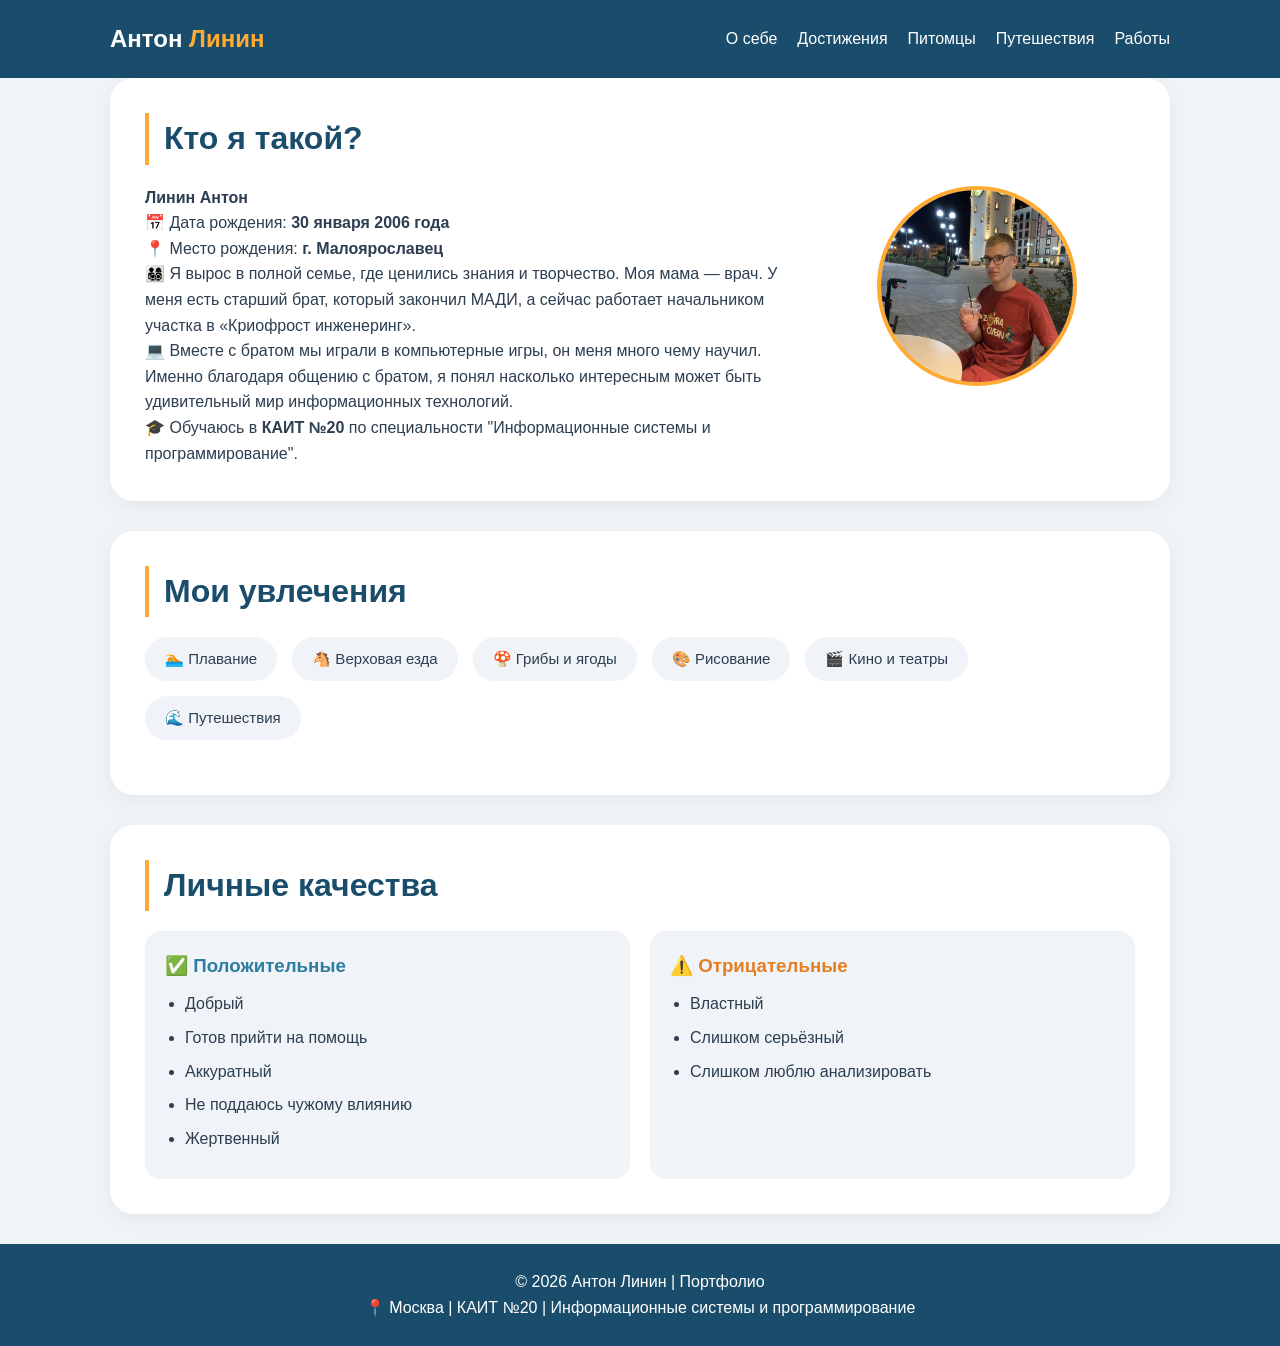
==== index.html @ e0d50b22 "Мой сайт обо мне" ====
<!DOCTYPE html>
<html lang="ru">
<head>
    <meta charset="UTF-8">
    <meta name="viewport" content="width=device-width, initial-scale=1.0">
    <title>Портфолио | Антон Линин</title>
    <link rel="stylesheet" href="style.css">
</head>
<body>

<header>
    <div class="container navbar">
        <div class="logo">Антон <span>Линин</span></div>
        <ul class="nav-links">
            <li><a href="index.html">О себе</a></li>
            <li><a href="achievements.html">Достижения</a></li>
            <li><a href="pets.html">Питомцы</a></li>
            <li><a href="travels.html">Путешествия</a></li>
            <li><a href="works.html">Работы</a></li>
        </ul>
    </div>
</header>

<main class="container">
    <div class="card">
        <div class="profile">
            <div class="profile-text">
                <h1>Кто я такой?</h1>
                <p><strong>Линин Антон</strong></p>
                <p>📅 Дата рождения: <strong>30 января 2006 года</strong></p>
                <p>📍 Место рождения: <strong>г. Малоярославец</strong></p>
                <p>👨‍👩‍👧‍👦 Я вырос в полной семье, где ценились знания и творчество. Моя мама — врач. У меня есть старший брат, который закончил МАДИ, а сейчас работает начальником участка в «Криофрост инженеринг».</p>
                <p>💻 Вместе с братом мы играли в компьютерные игры, он меня много чему научил. Именно благодаря общению с братом, я понял насколько интересным может быть удивительный мир информационных технологий.</p>
                <p>🎓 Обучаюсь в <strong>КАИТ №20</strong> по специальности "Информационные системы и программирование".</p>
            </div>
            <div class="profile-photo">
                <img src="images/photo.webp" alt="Моё фото">
            </div>
        </div>
    </div>

    <div class="card">
        <h1>Мои увлечения</h1>
        <div class="hobby-grid">
            <span class="hobby-item">🏊 Плавание</span>
            <span class="hobby-item">🐴 Верховая езда</span>
            <span class="hobby-item">🍄 Грибы и ягоды</span>
            <span class="hobby-item">🎨 Рисование</span>
            <span class="hobby-item">🎬 Кино и театры</span>
            <span class="hobby-item">🌊 Путешествия</span>
        </div>
    </div>

    <div class="card">
        <h1>Личные качества</h1>
        <div class="qualities">
            <div class="qualities-good">
                <h3>✅ Положительные</h3>
                <ul>
                    <li>Добрый</li>
                    <li>Готов прийти на помощь</li>
                    <li>Аккуратный</li>
                    <li>Не поддаюсь чужому влиянию</li>
                    <li>Жертвенный</li>
                </ul>
            </div>
            <div class="qualities-bad">
                <h3>⚠️ Отрицательные</h3>
                <ul>
                    <li>Властный</li>
                    <li>Слишком серьёзный</li>
                    <li>Слишком люблю анализировать</li>
                </ul>
            </div>
        </div>
    </div>
</main>

<footer>
    <p>© 2026 Антон Линин | Портфолио</p>
    <p>📍 Москва | КАИТ №20 | Информационные системы и программирование</p>
</footer>
<!-- Модальное окно для просмотра фото -->
<div id="imageModal" class="modal">
    <span class="modal-close">&times;</span>
    <img id="modalImage" src="" alt="Увеличенное фото">
</div>

<script>
    // Открытие фото в полный размер
    const modal = document.getElementById('imageModal');
    const modalImg = document.getElementById('modalImage');
    const closeBtn = document.querySelector('.modal-close');

    // Находим все картинки с классом photo-item img и добавляем обработчик
    document.querySelectorAll('.photo-item img').forEach(img => {
        img.addEventListener('click', function(e) {
            e.stopPropagation();
            modal.classList.add('active');
            modalImg.src = this.src;
        });
    });

    // Закрытие по крестику
    closeBtn.addEventListener('click', function() {
        modal.classList.remove('active');
    });

    // Закрытие по клику на фон
    modal.addEventListener('click', function(e) {
        if (e.target === modal) {
            modal.classList.remove('active');
        }
    });

    // Закрытие по клавише ESC
    document.addEventListener('keydown', function(e) {
        if (e.key === 'Escape' && modal.classList.contains('active')) {
            modal.classList.remove('active');
        }
    });
</script>
</body>
</html>
---- style.css ----
* {
    margin: 0;
    padding: 0;
    box-sizing: border-box;
}

body {
    font-family: 'Segoe UI', Tahoma, Geneva, Verdana, sans-serif;
    background: #f0f4f8;
    color: #2c3e50;
    line-height: 1.6;
}

header {
    background: #1a4d6b;
    color: white;
    padding: 20px 0;
    position: sticky;
    top: 0;
    z-index: 100;
}

.container {
    max-width: 1100px;
    margin: 0 auto;
    padding: 0 20px;
}

.navbar {
    display: flex;
    justify-content: space-between;
    align-items: center;
    flex-wrap: wrap;
    gap: 15px;
}

.logo {
    font-size: 24px;
    font-weight: bold;
}

.logo span {
    color: #ffaa33;
}

.nav-links {
    display: flex;
    gap: 20px;
    list-style: none;
    flex-wrap: wrap;
}

.nav-links a {
    color: white;
    text-decoration: none;
    padding: 8px 0;
    transition: 0.3s;
}

.nav-links a:hover {
    color: #ffaa33;
}

main {
    padding: 40px 0;
}

.card {
    background: white;
    border-radius: 24px;
    padding: 35px;
    margin-bottom: 30px;
    box-shadow: 0 5px 20px rgba(0,0,0,0.05);
    transition: transform 0.3s;
}

.card:hover {
    transform: translateY(-5px);
}

h1 {
    font-size: 32px;
    color: #1a4d6b;
    margin-bottom: 20px;
    border-left: 4px solid #ffaa33;
    padding-left: 15px;
}

h2 {
    font-size: 24px;
    color: #1a4d6b;
    margin: 25px 0 15px;
    border-left: 4px solid #ffaa33;
    padding-left: 15px;
}

.profile {
    display: flex;
    gap: 40px;
    align-items: center;
    flex-wrap: wrap;
}

.profile-text {
    flex: 2;
}

.profile-photo {
    flex: 1;
    text-align: center;
}

.profile-photo img {
    width: 200px;
    height: 200px;
    border-radius: 50%;
    object-fit: cover;
    border: 4px solid #ffaa33;
    background: #eee;
}

.hobby-grid {
    display: flex;
    flex-wrap: wrap;
    gap: 15px;
    margin: 20px 0;
}

.hobby-item {
    background: #f0f4f8;
    padding: 10px 20px;
    border-radius: 30px;
    font-size: 15px;
    transition: 0.3s;
}

.hobby-item:hover {
    background: #ffaa33;
    color: white;
}

.pets-grid {
    display: flex;
    flex-wrap: wrap;
    gap: 30px;
    margin: 20px 0;
}

.pet-card {
    flex: 1;
    min-width: 180px;
    background: #f0f4f8;
    padding: 25px;
    border-radius: 20px;
    text-align: center;
    transition: 0.3s;
}

.pet-card:hover {
    transform: translateY(-5px);
    background: #ffaa33;
    color: white;
}

.pet-card i {
    font-size: 50px;
    margin-bottom: 15px;
}

.qualities {
    display: flex;
    flex-wrap: wrap;
    gap: 20px;
}

.qualities-good,
.qualities-bad {
    flex: 1;
    background: #f0f4f8;
    padding: 20px;
    border-radius: 16px;
}

.qualities-good h3 {
    color: #2c7da0;
}

.qualities-bad h3 {
    color: #e67e22;
}

.qualities ul {
    margin-left: 20px;
    margin-top: 10px;
}

.qualities li {
    margin: 8px 0;
}

.photo-grid {
    display: flex;
    flex-wrap: wrap;
    gap: 20px;
    margin: 20px 0;
}

.photo-item {
    flex: 1 1 calc(33.333% - 20px);
    min-width: 180px;
    border-radius: 16px;
    overflow: hidden;
    box-shadow: 0 4px 10px rgba(0,0,0,0.1);
    transition: 0.3s;
    background: white;
}

.photo-item:hover {
    transform: scale(1.02);
}

.photo-item img {
    width: 100%;
    height: 180px;
    object-fit: cover;
    display: block;
}

.photo-item p {
    padding: 12px;
    text-align: center;
    font-weight: 500;
}

.video-box {
    background: #1a4d6b;
    border-radius: 20px;
    padding: 20px;
    margin: 20px 0;
    text-align: center;
}

.video-box video {
    width: 100%;
    max-width: 500px;
    border-radius: 16px;
}

.video-box p {
    color: white;
    margin-top: 12px;
}

.achievement-grid {
    display: flex;
    flex-wrap: wrap;
    gap: 25px;
    margin: 25px 0;
}

.achievement-item {
    flex: 1 1 calc(50% - 25px);
    background: #f0f4f8;
    padding: 25px;
    border-radius: 20px;
    text-align: center;
    transition: 0.3s;
}

.achievement-item:hover {
    transform: translateY(-5px);
    background: #ffaa33;
    color: white;
}

.achievement-item i {
    font-size: 48px;
    margin-bottom: 15px;
    display: block;
}

.works-grid {
    display: flex;
    flex-wrap: wrap;
    gap: 30px;
    margin: 20px 0;
}

.work-card {
    flex: 1 1 calc(50% - 30px);
    background: #f0f4f8;
    border-radius: 20px;
    overflow: hidden;
    transition: 0.3s;
}

.work-card:hover {
    transform: translateY(-5px);
    box-shadow: 0 10px 25px rgba(0,0,0,0.1);
}

.work-card img {
    width: 100%;
    height: 200px;
    object-fit: cover;
}

.work-info {
    padding: 20px;
}

.work-info h3 {
    color: #1a4d6b;
    margin-bottom: 10px;
}

.btn {
    display: inline-block;
    background: #1a4d6b;
    color: white;
    padding: 10px 20px;
    border-radius: 30px;
    text-decoration: none;
    margin-top: 15px;
    transition: 0.3s;
}

.btn:hover {
    background: #ffaa33;
    color: #1a4d6b;
}

footer {
    background: #1a4d6b;
    color: white;
    text-align: center;
    padding: 25px;
    margin-top: 30px;
}

@media (max-width: 768px) {
    .navbar {
        flex-direction: column;
        text-align: center;
    }
    .profile {
        flex-direction: column;
        text-align: center;
    }
    .photo-item {
        flex: 1 1 100%;
    }
    .qualities {
        flex-direction: column;
    }
    .pets-grid {
        flex-direction: column;
    }
    .achievement-item {
        flex: 1 1 100%;
    }
    .work-card {
        flex: 1 1 100%;
    }
}
/* Модальное окно для просмотра фото */
.modal {
    display: none;
    position: fixed;
    top: 0;
    left: 0;
    width: 100%;
    height: 100%;
    background: rgba(0, 0, 0, 0.9);
    z-index: 1000;
    justify-content: center;
    align-items: center;
    cursor: pointer;
}

.modal.active {
    display: flex;
}

.modal img {
    max-width: 90%;
    max-height: 90%;
    object-fit: contain;
    border-radius: 10px;
    box-shadow: 0 0 30px rgba(0,0,0,0.5);
}

.modal-close {
    position: absolute;
    top: 20px;
    right: 40px;
    font-size: 50px;
    color: white;
    cursor: pointer;
    transition: 0.3s;
}

.modal-close:hover {
    color: #ffaa33;
}
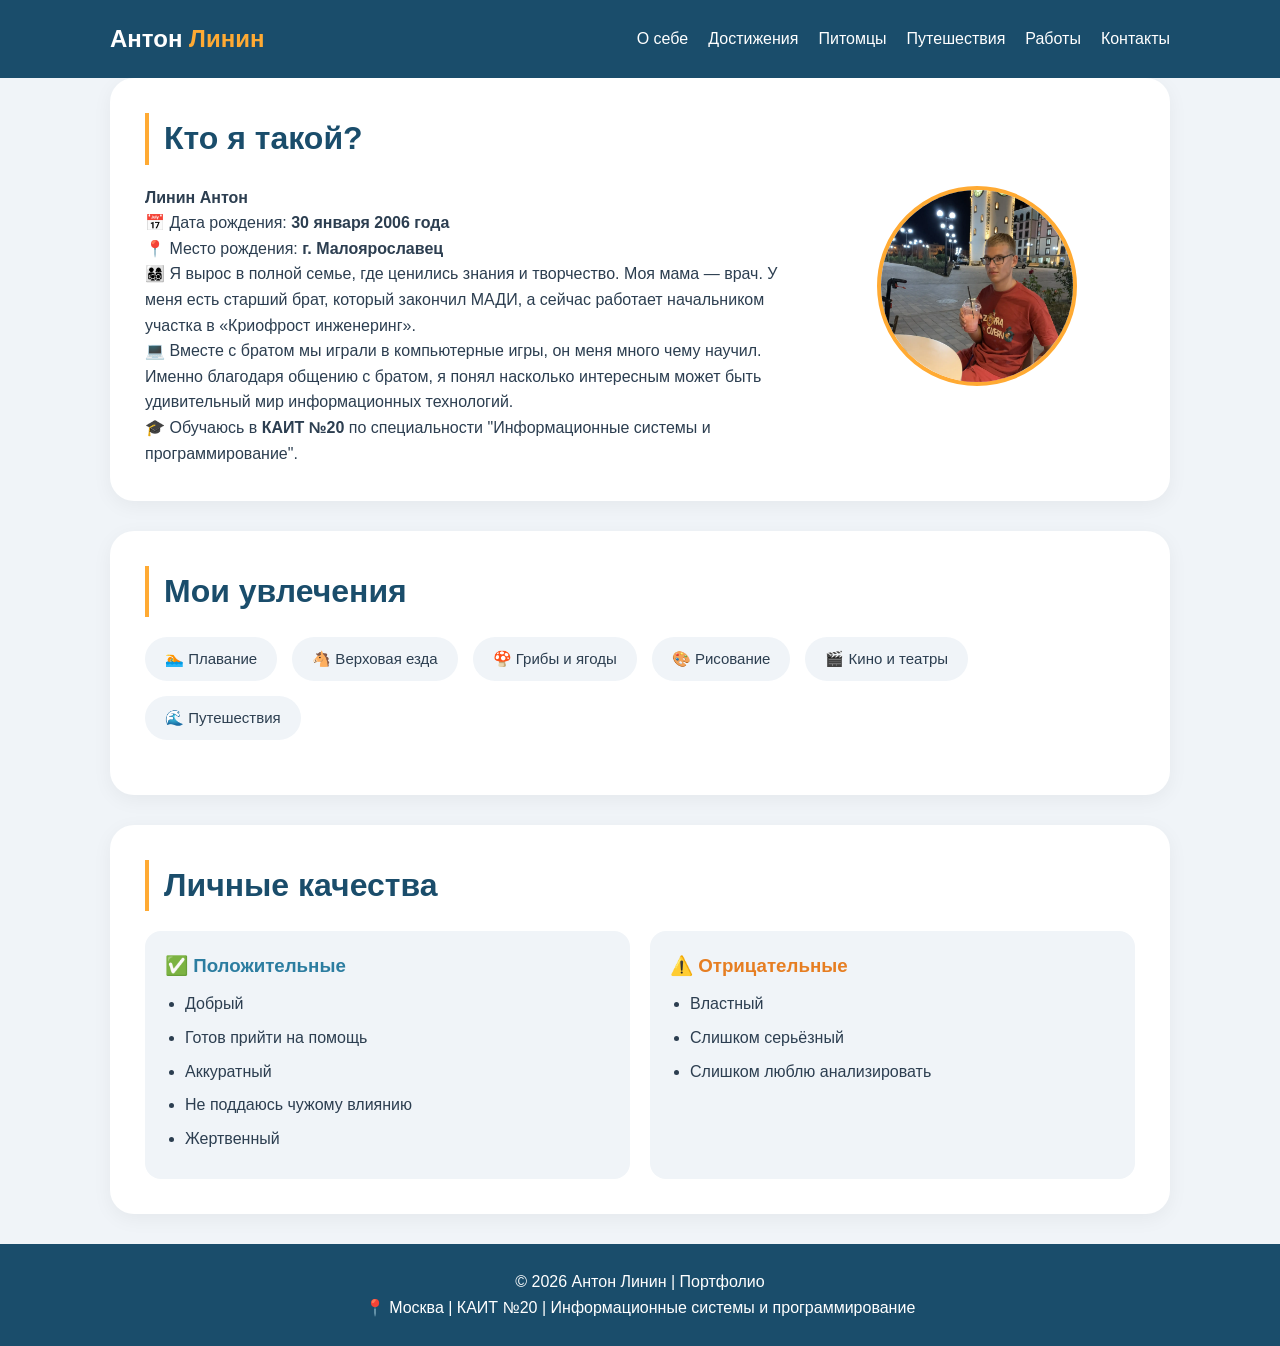
==== commit 64594e13: "Add files via upload" ====
--- a/index.html
+++ b/index.html
@@ -1,124 +1,125 @@
-<!DOCTYPE html>
-<html lang="ru">
-<head>
-    <meta charset="UTF-8">
-    <meta name="viewport" content="width=device-width, initial-scale=1.0">
-    <title>Портфолио | Антон Линин</title>
-    <link rel="stylesheet" href="style.css">
-</head>
-<body>
-
-<header>
-    <div class="container navbar">
-        <div class="logo">Антон <span>Линин</span></div>
-        <ul class="nav-links">
-            <li><a href="index.html">О себе</a></li>
-            <li><a href="achievements.html">Достижения</a></li>
-            <li><a href="pets.html">Питомцы</a></li>
-            <li><a href="travels.html">Путешествия</a></li>
-            <li><a href="works.html">Работы</a></li>
-        </ul>
-    </div>
-</header>
-
-<main class="container">
-    <div class="card">
-        <div class="profile">
-            <div class="profile-text">
-                <h1>Кто я такой?</h1>
-                <p><strong>Линин Антон</strong></p>
-                <p>📅 Дата рождения: <strong>30 января 2006 года</strong></p>
-                <p>📍 Место рождения: <strong>г. Малоярославец</strong></p>
-                <p>👨‍👩‍👧‍👦 Я вырос в полной семье, где ценились знания и творчество. Моя мама — врач. У меня есть старший брат, который закончил МАДИ, а сейчас работает начальником участка в «Криофрост инженеринг».</p>
-                <p>💻 Вместе с братом мы играли в компьютерные игры, он меня много чему научил. Именно благодаря общению с братом, я понял насколько интересным может быть удивительный мир информационных технологий.</p>
-                <p>🎓 Обучаюсь в <strong>КАИТ №20</strong> по специальности "Информационные системы и программирование".</p>
-            </div>
-            <div class="profile-photo">
-                <img src="images/photo.webp" alt="Моё фото">
-            </div>
-        </div>
-    </div>
-
-    <div class="card">
-        <h1>Мои увлечения</h1>
-        <div class="hobby-grid">
-            <span class="hobby-item">🏊 Плавание</span>
-            <span class="hobby-item">🐴 Верховая езда</span>
-            <span class="hobby-item">🍄 Грибы и ягоды</span>
-            <span class="hobby-item">🎨 Рисование</span>
-            <span class="hobby-item">🎬 Кино и театры</span>
-            <span class="hobby-item">🌊 Путешествия</span>
-        </div>
-    </div>
-
-    <div class="card">
-        <h1>Личные качества</h1>
-        <div class="qualities">
-            <div class="qualities-good">
-                <h3>✅ Положительные</h3>
-                <ul>
-                    <li>Добрый</li>
-                    <li>Готов прийти на помощь</li>
-                    <li>Аккуратный</li>
-                    <li>Не поддаюсь чужому влиянию</li>
-                    <li>Жертвенный</li>
-                </ul>
-            </div>
-            <div class="qualities-bad">
-                <h3>⚠️ Отрицательные</h3>
-                <ul>
-                    <li>Властный</li>
-                    <li>Слишком серьёзный</li>
-                    <li>Слишком люблю анализировать</li>
-                </ul>
-            </div>
-        </div>
-    </div>
-</main>
-
-<footer>
-    <p>© 2026 Антон Линин | Портфолио</p>
-    <p>📍 Москва | КАИТ №20 | Информационные системы и программирование</p>
-</footer>
-<!-- Модальное окно для просмотра фото -->
-<div id="imageModal" class="modal">
-    <span class="modal-close">&times;</span>
-    <img id="modalImage" src="" alt="Увеличенное фото">
-</div>
-
-<script>
-    // Открытие фото в полный размер
-    const modal = document.getElementById('imageModal');
-    const modalImg = document.getElementById('modalImage');
-    const closeBtn = document.querySelector('.modal-close');
-
-    // Находим все картинки с классом photo-item img и добавляем обработчик
-    document.querySelectorAll('.photo-item img').forEach(img => {
-        img.addEventListener('click', function(e) {
-            e.stopPropagation();
-            modal.classList.add('active');
-            modalImg.src = this.src;
-        });
-    });
-
-    // Закрытие по крестику
-    closeBtn.addEventListener('click', function() {
-        modal.classList.remove('active');
-    });
-
-    // Закрытие по клику на фон
-    modal.addEventListener('click', function(e) {
-        if (e.target === modal) {
-            modal.classList.remove('active');
-        }
-    });
-
-    // Закрытие по клавише ESC
-    document.addEventListener('keydown', function(e) {
-        if (e.key === 'Escape' && modal.classList.contains('active')) {
-            modal.classList.remove('active');
-        }
-    });
-</script>
-</body>
+<!DOCTYPE html>
+<html lang="ru">
+<head>
+    <meta charset="UTF-8">
+    <meta name="viewport" content="width=device-width, initial-scale=1.0">
+    <title>Портфолио | Антон Линин</title>
+    <link rel="stylesheet" href="style.css">
+</head>
+<body>
+
+<header>
+    <div class="container navbar">
+        <div class="logo">Антон <span>Линин</span></div>
+        <ul class="nav-links">
+            <li><a href="index.html">О себе</a></li>
+            <li><a href="achievements.html">Достижения</a></li>
+            <li><a href="pets.html">Питомцы</a></li>
+            <li><a href="travels.html">Путешествия</a></li>
+            <li><a href="works.html">Работы</a></li>
+                       <li><a href="contacts.html">Контакты</a></li>
+        </ul>
+    </div>
+</header>
+
+<main class="container">
+    <div class="card">
+        <div class="profile">
+            <div class="profile-text">
+                <h1>Кто я такой?</h1>
+                <p><strong>Линин Антон</strong></p>
+                <p>📅 Дата рождения: <strong>30 января 2006 года</strong></p>
+                <p>📍 Место рождения: <strong>г. Малоярославец</strong></p>
+                <p>👨‍👩‍👧‍👦 Я вырос в полной семье, где ценились знания и творчество. Моя мама — врач. У меня есть старший брат, который закончил МАДИ, а сейчас работает начальником участка в «Криофрост инженеринг».</p>
+                <p>💻 Вместе с братом мы играли в компьютерные игры, он меня много чему научил. Именно благодаря общению с братом, я понял насколько интересным может быть удивительный мир информационных технологий.</p>
+                <p>🎓 Обучаюсь в <strong>КАИТ №20</strong> по специальности "Информационные системы и программирование".</p>
+            </div>
+            <div class="profile-photo">
+                <img src="images/photo.webp" alt="Моё фото">
+            </div>
+        </div>
+    </div>
+
+    <div class="card">
+        <h1>Мои увлечения</h1>
+        <div class="hobby-grid">
+            <span class="hobby-item">🏊 Плавание</span>
+            <span class="hobby-item">🐴 Верховая езда</span>
+            <span class="hobby-item">🍄 Грибы и ягоды</span>
+            <span class="hobby-item">🎨 Рисование</span>
+            <span class="hobby-item">🎬 Кино и театры</span>
+            <span class="hobby-item">🌊 Путешествия</span>
+        </div>
+    </div>
+
+    <div class="card">
+        <h1>Личные качества</h1>
+        <div class="qualities">
+            <div class="qualities-good">
+                <h3>✅ Положительные</h3>
+                <ul>
+                    <li>Добрый</li>
+                    <li>Готов прийти на помощь</li>
+                    <li>Аккуратный</li>
+                    <li>Не поддаюсь чужому влиянию</li>
+                    <li>Жертвенный</li>
+                </ul>
+            </div>
+            <div class="qualities-bad">
+                <h3>⚠️ Отрицательные</h3>
+                <ul>
+                    <li>Властный</li>
+                    <li>Слишком серьёзный</li>
+                    <li>Слишком люблю анализировать</li>
+                </ul>
+            </div>
+        </div>
+    </div>
+</main>
+
+<footer>
+    <p>© 2026 Антон Линин | Портфолио</p>
+    <p>📍 Москва | КАИТ №20 | Информационные системы и программирование</p>
+</footer>
+<!-- Модальное окно для просмотра фото -->
+<div id="imageModal" class="modal">
+    <span class="modal-close">&times;</span>
+    <img id="modalImage" src="" alt="Увеличенное фото">
+</div>
+
+<script>
+    // Открытие фото в полный размер
+    const modal = document.getElementById('imageModal');
+    const modalImg = document.getElementById('modalImage');
+    const closeBtn = document.querySelector('.modal-close');
+
+    // Находим все картинки с классом photo-item img и добавляем обработчик
+    document.querySelectorAll('.photo-item img').forEach(img => {
+        img.addEventListener('click', function(e) {
+            e.stopPropagation();
+            modal.classList.add('active');
+            modalImg.src = this.src;
+        });
+    });
+
+    // Закрытие по крестику
+    closeBtn.addEventListener('click', function() {
+        modal.classList.remove('active');
+    });
+
+    // Закрытие по клику на фон
+    modal.addEventListener('click', function(e) {
+        if (e.target === modal) {
+            modal.classList.remove('active');
+        }
+    });
+
+    // Закрытие по клавише ESC
+    document.addEventListener('keydown', function(e) {
+        if (e.key === 'Escape' && modal.classList.contains('active')) {
+            modal.classList.remove('active');
+        }
+    });
+</script>
+</body>
 </html>
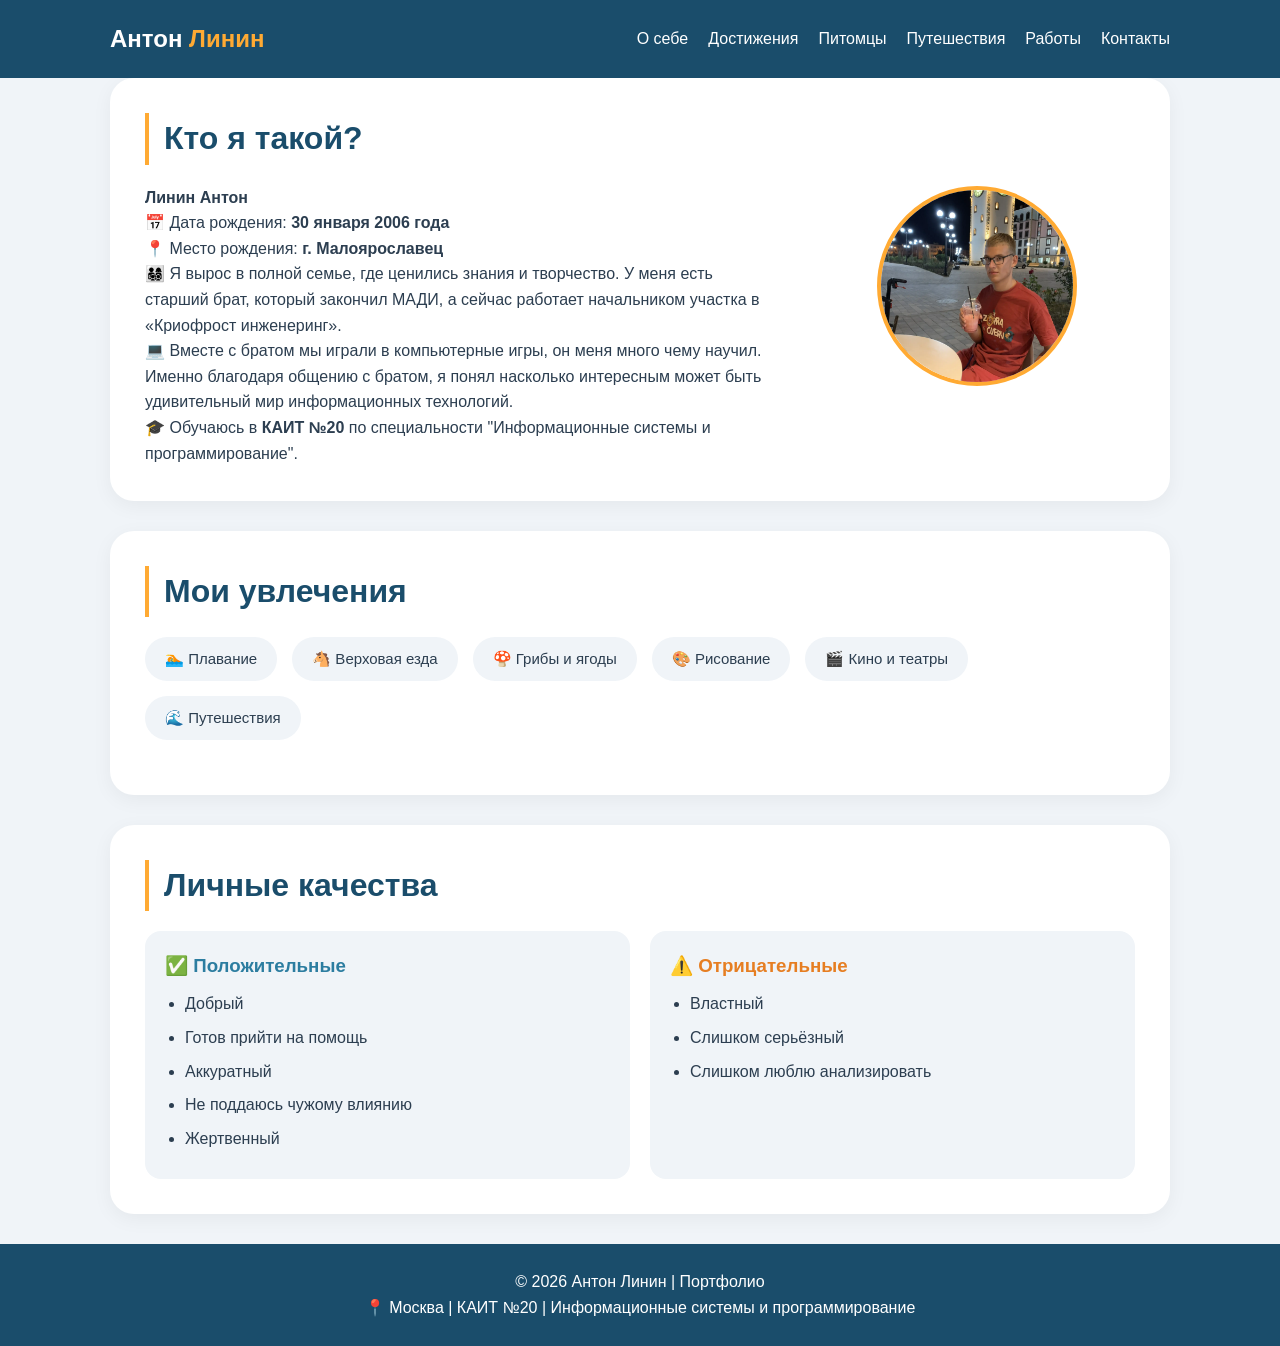
==== commit 75e2c115: "Add files via upload" ====
--- a/index.html
+++ b/index.html
@@ -30,7 +30,7 @@
                 <p><strong>Линин Антон</strong></p>
                 <p>📅 Дата рождения: <strong>30 января 2006 года</strong></p>
                 <p>📍 Место рождения: <strong>г. Малоярославец</strong></p>
-                <p>👨‍👩‍👧‍👦 Я вырос в полной семье, где ценились знания и творчество. Моя мама — врач. У меня есть старший брат, который закончил МАДИ, а сейчас работает начальником участка в «Криофрост инженеринг».</p>
+                <p>👨‍👩‍👧‍👦 Я вырос в полной семье, где ценились знания и творчество. У меня есть старший брат, который закончил МАДИ, а сейчас работает начальником участка в «Криофрост инженеринг».</p>
                 <p>💻 Вместе с братом мы играли в компьютерные игры, он меня много чему научил. Именно благодаря общению с братом, я понял насколько интересным может быть удивительный мир информационных технологий.</p>
                 <p>🎓 Обучаюсь в <strong>КАИТ №20</strong> по специальности "Информационные системы и программирование".</p>
             </div>
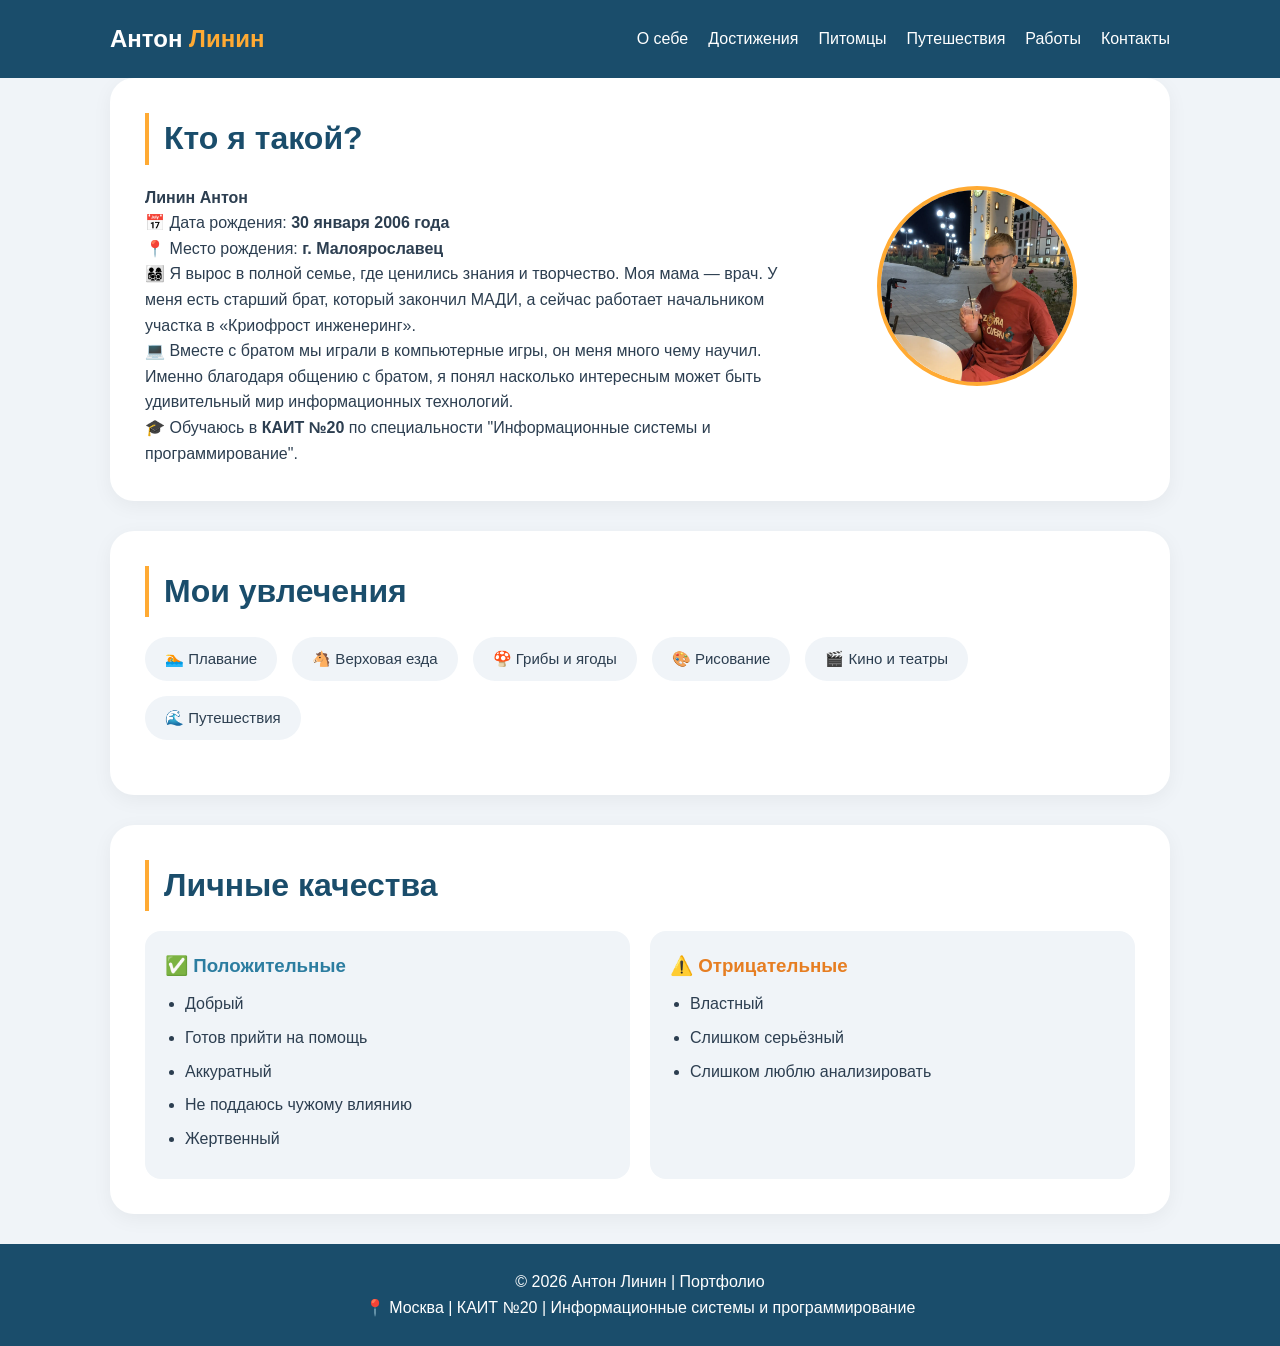
==== commit af6a1ddc: "Add files via upload" ====
--- a/index.html
+++ b/index.html
@@ -17,7 +17,7 @@
             <li><a href="pets.html">Питомцы</a></li>
             <li><a href="travels.html">Путешествия</a></li>
             <li><a href="works.html">Работы</a></li>
-                       <li><a href="contacts.html">Контакты</a></li>
+            <li><a href="contacts.html">Контакты</a></li>
         </ul>
     </div>
 </header>
@@ -30,7 +30,7 @@
                 <p><strong>Линин Антон</strong></p>
                 <p>📅 Дата рождения: <strong>30 января 2006 года</strong></p>
                 <p>📍 Место рождения: <strong>г. Малоярославец</strong></p>
-                <p>👨‍👩‍👧‍👦 Я вырос в полной семье, где ценились знания и творчество. У меня есть старший брат, который закончил МАДИ, а сейчас работает начальником участка в «Криофрост инженеринг».</p>
+                <p>👨‍👩‍👧‍👦 Я вырос в полной семье, где ценились знания и творчество. Моя мама — врач. У меня есть старший брат, который закончил МАДИ, а сейчас работает начальником участка в «Криофрост инженеринг».</p>
                 <p>💻 Вместе с братом мы играли в компьютерные игры, он меня много чему научил. Именно благодаря общению с братом, я понял насколько интересным может быть удивительный мир информационных технологий.</p>
                 <p>🎓 Обучаюсь в <strong>КАИТ №20</strong> по специальности "Информационные системы и программирование".</p>
             </div>
--- a/style.css
+++ b/style.css
@@ -1,405 +1,405 @@
-* {
-    margin: 0;
-    padding: 0;
-    box-sizing: border-box;
-}
-
-body {
-    font-family: 'Segoe UI', Tahoma, Geneva, Verdana, sans-serif;
-    background: #f0f4f8;
-    color: #2c3e50;
-    line-height: 1.6;
-}
-
-header {
-    background: #1a4d6b;
-    color: white;
-    padding: 20px 0;
-    position: sticky;
-    top: 0;
-    z-index: 100;
-}
-
-.container {
-    max-width: 1100px;
-    margin: 0 auto;
-    padding: 0 20px;
-}
-
-.navbar {
-    display: flex;
-    justify-content: space-between;
-    align-items: center;
-    flex-wrap: wrap;
-    gap: 15px;
-}
-
-.logo {
-    font-size: 24px;
-    font-weight: bold;
-}
-
-.logo span {
-    color: #ffaa33;
-}
-
-.nav-links {
-    display: flex;
-    gap: 20px;
-    list-style: none;
-    flex-wrap: wrap;
-}
-
-.nav-links a {
-    color: white;
-    text-decoration: none;
-    padding: 8px 0;
-    transition: 0.3s;
-}
-
-.nav-links a:hover {
-    color: #ffaa33;
-}
-
-main {
-    padding: 40px 0;
-}
-
-.card {
-    background: white;
-    border-radius: 24px;
-    padding: 35px;
-    margin-bottom: 30px;
-    box-shadow: 0 5px 20px rgba(0,0,0,0.05);
-    transition: transform 0.3s;
-}
-
-.card:hover {
-    transform: translateY(-5px);
-}
-
-h1 {
-    font-size: 32px;
-    color: #1a4d6b;
-    margin-bottom: 20px;
-    border-left: 4px solid #ffaa33;
-    padding-left: 15px;
-}
-
-h2 {
-    font-size: 24px;
-    color: #1a4d6b;
-    margin: 25px 0 15px;
-    border-left: 4px solid #ffaa33;
-    padding-left: 15px;
-}
-
-.profile {
-    display: flex;
-    gap: 40px;
-    align-items: center;
-    flex-wrap: wrap;
-}
-
-.profile-text {
-    flex: 2;
-}
-
-.profile-photo {
-    flex: 1;
-    text-align: center;
-}
-
-.profile-photo img {
-    width: 200px;
-    height: 200px;
-    border-radius: 50%;
-    object-fit: cover;
-    border: 4px solid #ffaa33;
-    background: #eee;
-}
-
-.hobby-grid {
-    display: flex;
-    flex-wrap: wrap;
-    gap: 15px;
-    margin: 20px 0;
-}
-
-.hobby-item {
-    background: #f0f4f8;
-    padding: 10px 20px;
-    border-radius: 30px;
-    font-size: 15px;
-    transition: 0.3s;
-}
-
-.hobby-item:hover {
-    background: #ffaa33;
-    color: white;
-}
-
-.pets-grid {
-    display: flex;
-    flex-wrap: wrap;
-    gap: 30px;
-    margin: 20px 0;
-}
-
-.pet-card {
-    flex: 1;
-    min-width: 180px;
-    background: #f0f4f8;
-    padding: 25px;
-    border-radius: 20px;
-    text-align: center;
-    transition: 0.3s;
-}
-
-.pet-card:hover {
-    transform: translateY(-5px);
-    background: #ffaa33;
-    color: white;
-}
-
-.pet-card i {
-    font-size: 50px;
-    margin-bottom: 15px;
-}
-
-.qualities {
-    display: flex;
-    flex-wrap: wrap;
-    gap: 20px;
-}
-
-.qualities-good,
-.qualities-bad {
-    flex: 1;
-    background: #f0f4f8;
-    padding: 20px;
-    border-radius: 16px;
-}
-
-.qualities-good h3 {
-    color: #2c7da0;
-}
-
-.qualities-bad h3 {
-    color: #e67e22;
-}
-
-.qualities ul {
-    margin-left: 20px;
-    margin-top: 10px;
-}
-
-.qualities li {
-    margin: 8px 0;
-}
-
-.photo-grid {
-    display: flex;
-    flex-wrap: wrap;
-    gap: 20px;
-    margin: 20px 0;
-}
-
-.photo-item {
-    flex: 1 1 calc(33.333% - 20px);
-    min-width: 180px;
-    border-radius: 16px;
-    overflow: hidden;
-    box-shadow: 0 4px 10px rgba(0,0,0,0.1);
-    transition: 0.3s;
-    background: white;
-}
-
-.photo-item:hover {
-    transform: scale(1.02);
-}
-
-.photo-item img {
-    width: 100%;
-    height: 180px;
-    object-fit: cover;
-    display: block;
-}
-
-.photo-item p {
-    padding: 12px;
-    text-align: center;
-    font-weight: 500;
-}
-
-.video-box {
-    background: #1a4d6b;
-    border-radius: 20px;
-    padding: 20px;
-    margin: 20px 0;
-    text-align: center;
-}
-
-.video-box video {
-    width: 100%;
-    max-width: 500px;
-    border-radius: 16px;
-}
-
-.video-box p {
-    color: white;
-    margin-top: 12px;
-}
-
-.achievement-grid {
-    display: flex;
-    flex-wrap: wrap;
-    gap: 25px;
-    margin: 25px 0;
-}
-
-.achievement-item {
-    flex: 1 1 calc(50% - 25px);
-    background: #f0f4f8;
-    padding: 25px;
-    border-radius: 20px;
-    text-align: center;
-    transition: 0.3s;
-}
-
-.achievement-item:hover {
-    transform: translateY(-5px);
-    background: #ffaa33;
-    color: white;
-}
-
-.achievement-item i {
-    font-size: 48px;
-    margin-bottom: 15px;
-    display: block;
-}
-
-.works-grid {
-    display: flex;
-    flex-wrap: wrap;
-    gap: 30px;
-    margin: 20px 0;
-}
-
-.work-card {
-    flex: 1 1 calc(50% - 30px);
-    background: #f0f4f8;
-    border-radius: 20px;
-    overflow: hidden;
-    transition: 0.3s;
-}
-
-.work-card:hover {
-    transform: translateY(-5px);
-    box-shadow: 0 10px 25px rgba(0,0,0,0.1);
-}
-
-.work-card img {
-    width: 100%;
-    height: 200px;
-    object-fit: cover;
-}
-
-.work-info {
-    padding: 20px;
-}
-
-.work-info h3 {
-    color: #1a4d6b;
-    margin-bottom: 10px;
-}
-
-.btn {
-    display: inline-block;
-    background: #1a4d6b;
-    color: white;
-    padding: 10px 20px;
-    border-radius: 30px;
-    text-decoration: none;
-    margin-top: 15px;
-    transition: 0.3s;
-}
-
-.btn:hover {
-    background: #ffaa33;
-    color: #1a4d6b;
-}
-
-footer {
-    background: #1a4d6b;
-    color: white;
-    text-align: center;
-    padding: 25px;
-    margin-top: 30px;
-}
-
-@media (max-width: 768px) {
-    .navbar {
-        flex-direction: column;
-        text-align: center;
-    }
-    .profile {
-        flex-direction: column;
-        text-align: center;
-    }
-    .photo-item {
-        flex: 1 1 100%;
-    }
-    .qualities {
-        flex-direction: column;
-    }
-    .pets-grid {
-        flex-direction: column;
-    }
-    .achievement-item {
-        flex: 1 1 100%;
-    }
-    .work-card {
-        flex: 1 1 100%;
-    }
-}
-/* Модальное окно для просмотра фото */
-.modal {
-    display: none;
-    position: fixed;
-    top: 0;
-    left: 0;
-    width: 100%;
-    height: 100%;
-    background: rgba(0, 0, 0, 0.9);
-    z-index: 1000;
-    justify-content: center;
-    align-items: center;
-    cursor: pointer;
-}
-
-.modal.active {
-    display: flex;
-}
-
-.modal img {
-    max-width: 90%;
-    max-height: 90%;
-    object-fit: contain;
-    border-radius: 10px;
-    box-shadow: 0 0 30px rgba(0,0,0,0.5);
-}
-
-.modal-close {
-    position: absolute;
-    top: 20px;
-    right: 40px;
-    font-size: 50px;
-    color: white;
-    cursor: pointer;
-    transition: 0.3s;
-}
-
-.modal-close:hover {
-    color: #ffaa33;
+* {
+    margin: 0;
+    padding: 0;
+    box-sizing: border-box;
+}
+
+body {
+    font-family: 'Segoe UI', Tahoma, Geneva, Verdana, sans-serif;
+    background: #f0f4f8;
+    color: #2c3e50;
+    line-height: 1.6;
+}
+
+header {
+    background: #1a4d6b;
+    color: white;
+    padding: 20px 0;
+    position: sticky;
+    top: 0;
+    z-index: 100;
+}
+
+.container {
+    max-width: 1100px;
+    margin: 0 auto;
+    padding: 0 20px;
+}
+
+.navbar {
+    display: flex;
+    justify-content: space-between;
+    align-items: center;
+    flex-wrap: wrap;
+    gap: 15px;
+}
+
+.logo {
+    font-size: 24px;
+    font-weight: bold;
+}
+
+.logo span {
+    color: #ffaa33;
+}
+
+.nav-links {
+    display: flex;
+    gap: 20px;
+    list-style: none;
+    flex-wrap: wrap;
+}
+
+.nav-links a {
+    color: white;
+    text-decoration: none;
+    padding: 8px 0;
+    transition: 0.3s;
+}
+
+.nav-links a:hover {
+    color: #ffaa33;
+}
+
+main {
+    padding: 40px 0;
+}
+
+.card {
+    background: white;
+    border-radius: 24px;
+    padding: 35px;
+    margin-bottom: 30px;
+    box-shadow: 0 5px 20px rgba(0,0,0,0.05);
+    transition: transform 0.3s;
+}
+
+.card:hover {
+    transform: translateY(-5px);
+}
+
+h1 {
+    font-size: 32px;
+    color: #1a4d6b;
+    margin-bottom: 20px;
+    border-left: 4px solid #ffaa33;
+    padding-left: 15px;
+}
+
+h2 {
+    font-size: 24px;
+    color: #1a4d6b;
+    margin: 25px 0 15px;
+    border-left: 4px solid #ffaa33;
+    padding-left: 15px;
+}
+
+.profile {
+    display: flex;
+    gap: 40px;
+    align-items: center;
+    flex-wrap: wrap;
+}
+
+.profile-text {
+    flex: 2;
+}
+
+.profile-photo {
+    flex: 1;
+    text-align: center;
+}
+
+.profile-photo img {
+    width: 200px;
+    height: 200px;
+    border-radius: 50%;
+    object-fit: cover;
+    border: 4px solid #ffaa33;
+    background: #eee;
+}
+
+.hobby-grid {
+    display: flex;
+    flex-wrap: wrap;
+    gap: 15px;
+    margin: 20px 0;
+}
+
+.hobby-item {
+    background: #f0f4f8;
+    padding: 10px 20px;
+    border-radius: 30px;
+    font-size: 15px;
+    transition: 0.3s;
+}
+
+.hobby-item:hover {
+    background: #ffaa33;
+    color: white;
+}
+
+.pets-grid {
+    display: flex;
+    flex-wrap: wrap;
+    gap: 30px;
+    margin: 20px 0;
+}
+
+.pet-card {
+    flex: 1;
+    min-width: 180px;
+    background: #f0f4f8;
+    padding: 25px;
+    border-radius: 20px;
+    text-align: center;
+    transition: 0.3s;
+}
+
+.pet-card:hover {
+    transform: translateY(-5px);
+    background: #ffaa33;
+    color: white;
+}
+
+.pet-card i {
+    font-size: 50px;
+    margin-bottom: 15px;
+}
+
+.qualities {
+    display: flex;
+    flex-wrap: wrap;
+    gap: 20px;
+}
+
+.qualities-good,
+.qualities-bad {
+    flex: 1;
+    background: #f0f4f8;
+    padding: 20px;
+    border-radius: 16px;
+}
+
+.qualities-good h3 {
+    color: #2c7da0;
+}
+
+.qualities-bad h3 {
+    color: #e67e22;
+}
+
+.qualities ul {
+    margin-left: 20px;
+    margin-top: 10px;
+}
+
+.qualities li {
+    margin: 8px 0;
+}
+
+.photo-grid {
+    display: flex;
+    flex-wrap: wrap;
+    gap: 20px;
+    margin: 20px 0;
+}
+
+.photo-item {
+    flex: 1 1 calc(33.333% - 20px);
+    min-width: 180px;
+    border-radius: 16px;
+    overflow: hidden;
+    box-shadow: 0 4px 10px rgba(0,0,0,0.1);
+    transition: 0.3s;
+    background: white;
+}
+
+.photo-item:hover {
+    transform: scale(1.02);
+}
+
+.photo-item img {
+    width: 100%;
+    height: 180px;
+    object-fit: cover;
+    display: block;
+}
+
+.photo-item p {
+    padding: 12px;
+    text-align: center;
+    font-weight: 500;
+}
+
+.video-box {
+    background: #1a4d6b;
+    border-radius: 20px;
+    padding: 20px;
+    margin: 20px 0;
+    text-align: center;
+}
+
+.video-box video {
+    width: 100%;
+    max-width: 500px;
+    border-radius: 16px;
+}
+
+.video-box p {
+    color: white;
+    margin-top: 12px;
+}
+
+.achievement-grid {
+    display: flex;
+    flex-wrap: wrap;
+    gap: 25px;
+    margin: 25px 0;
+}
+
+.achievement-item {
+    flex: 1 1 calc(50% - 25px);
+    background: #f0f4f8;
+    padding: 25px;
+    border-radius: 20px;
+    text-align: center;
+    transition: 0.3s;
+}
+
+.achievement-item:hover {
+    transform: translateY(-5px);
+    background: #ffaa33;
+    color: white;
+}
+
+.achievement-item i {
+    font-size: 48px;
+    margin-bottom: 15px;
+    display: block;
+}
+
+.works-grid {
+    display: flex;
+    flex-wrap: wrap;
+    gap: 30px;
+    margin: 20px 0;
+}
+
+.work-card {
+    flex: 1 1 calc(50% - 30px);
+    background: #f0f4f8;
+    border-radius: 20px;
+    overflow: hidden;
+    transition: 0.3s;
+}
+
+.work-card:hover {
+    transform: translateY(-5px);
+    box-shadow: 0 10px 25px rgba(0,0,0,0.1);
+}
+
+.work-card img {
+    width: 100%;
+    height: 200px;
+    object-fit: cover;
+}
+
+.work-info {
+    padding: 20px;
+}
+
+.work-info h3 {
+    color: #1a4d6b;
+    margin-bottom: 10px;
+}
+
+.btn {
+    display: inline-block;
+    background: #1a4d6b;
+    color: white;
+    padding: 10px 20px;
+    border-radius: 30px;
+    text-decoration: none;
+    margin-top: 15px;
+    transition: 0.3s;
+}
+
+.btn:hover {
+    background: #ffaa33;
+    color: #1a4d6b;
+}
+
+footer {
+    background: #1a4d6b;
+    color: white;
+    text-align: center;
+    padding: 25px;
+    margin-top: 30px;
+}
+
+@media (max-width: 768px) {
+    .navbar {
+        flex-direction: column;
+        text-align: center;
+    }
+    .profile {
+        flex-direction: column;
+        text-align: center;
+    }
+    .photo-item {
+        flex: 1 1 100%;
+    }
+    .qualities {
+        flex-direction: column;
+    }
+    .pets-grid {
+        flex-direction: column;
+    }
+    .achievement-item {
+        flex: 1 1 100%;
+    }
+    .work-card {
+        flex: 1 1 100%;
+    }
+}
+/* Модальное окно для просмотра фото */
+.modal {
+    display: none;
+    position: fixed;
+    top: 0;
+    left: 0;
+    width: 100%;
+    height: 100%;
+    background: rgba(0, 0, 0, 0.9);
+    z-index: 1000;
+    justify-content: center;
+    align-items: center;
+    cursor: pointer;
+}
+
+.modal.active {
+    display: flex;
+}
+
+.modal img {
+    max-width: 90%;
+    max-height: 90%;
+    object-fit: contain;
+    border-radius: 10px;
+    box-shadow: 0 0 30px rgba(0,0,0,0.5);
+}
+
+.modal-close {
+    position: absolute;
+    top: 20px;
+    right: 40px;
+    font-size: 50px;
+    color: white;
+    cursor: pointer;
+    transition: 0.3s;
+}
+
+.modal-close:hover {
+    color: #ffaa33;
 }
